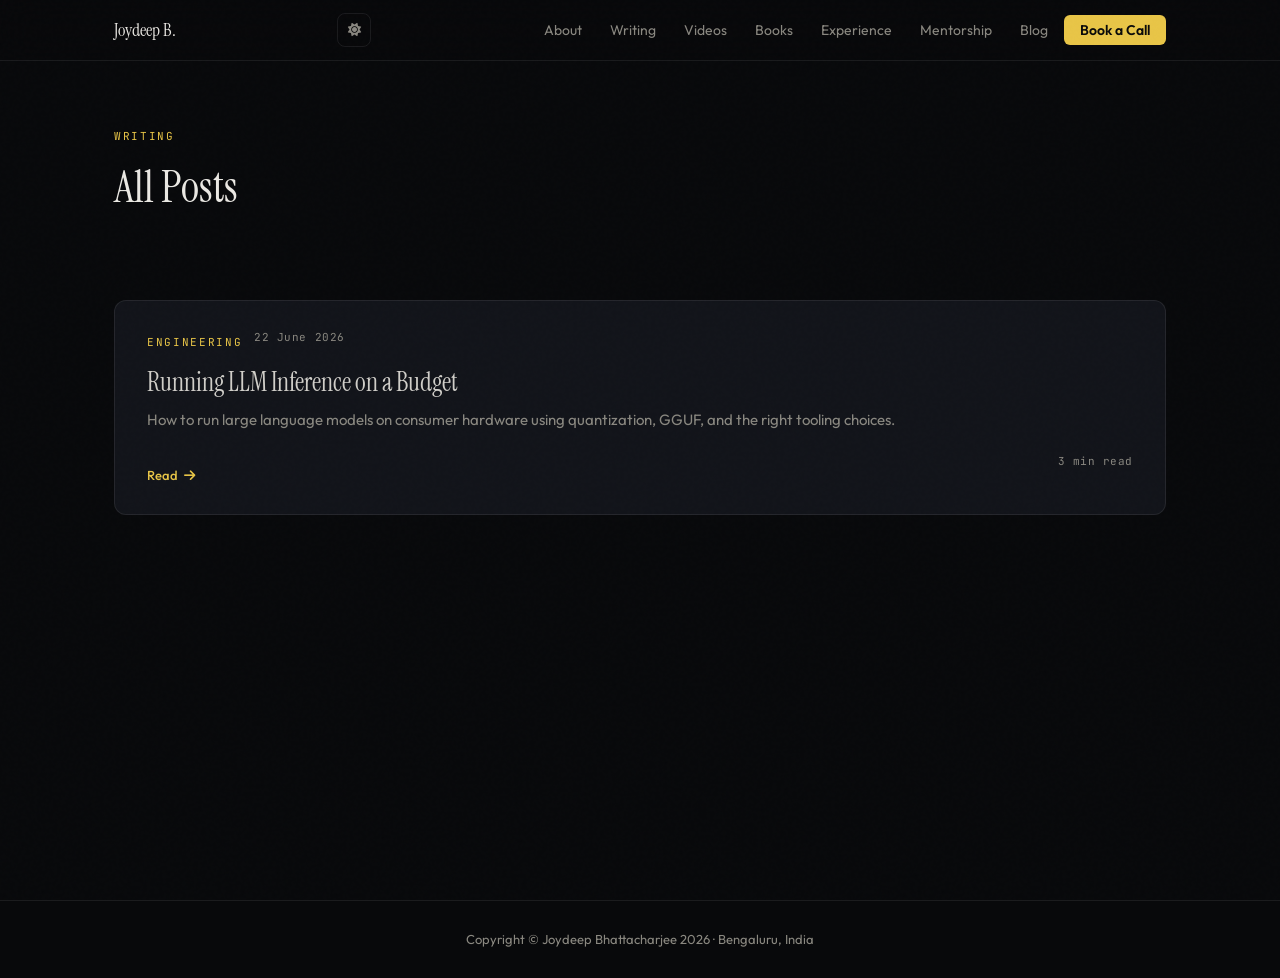
==== blog/index.html @ 301b4160 "New design to include blogging" ====
<!DOCTYPE html>
<html lang="en">
<head>
    <meta charset="utf-8">
    <meta http-equiv="X-UA-Compatible" content="IE=edge">
    <meta name="viewport" content="width=device-width, initial-scale=1">
    <meta name="description" content="Writing on LLM inference, ML systems, and deep learning by Joydeep Bhattacharjee.">
    <meta name="author" content="Joydeep Bhattacharjee">

    <!-- Open Graph -->
    <meta property="og:title" content="Blog — Joydeep Bhattacharjee">
    <meta property="og:description" content="Writing on LLM inference, ML systems, and deep learning by Joydeep Bhattacharjee.">
    <meta property="og:type" content="website">
    <meta property="og:url" content="https://infinite-joy.github.io/blog/">
    

    <link rel="canonical" href="https://infinite-joy.github.io/blog/">

    <title>Blog — Joydeep Bhattacharjee</title>

    <!-- No-flash theme: set before paint -->
    <script>(function(){var t=localStorage.getItem('theme')||'dark';document.documentElement.setAttribute('data-theme',t);})();</script>

    <!-- Google Tag Manager -->
    <script>(function(w,d,s,l,i){w[l]=w[l]||[];w[l].push({'gtm.start':
    new Date().getTime(),event:'gtm.js'});var f=d.getElementsByTagName(s)[0],
    j=d.createElement(s),dl=l!='dataLayer'?'&l='+l:'';j.async=true;j.src=
    'https://www.googletagmanager.com/gtm.js?id='+i+dl;f.parentNode.insertBefore(j,f);
    })(window,document,'script','dataLayer','GTM-PVKZ8S6D');</script>

    <!-- Google tag (gtag.js) -->
    <script async src="https://www.googletagmanager.com/gtag/js?id=G-YFFWNGH33K"></script>
    <script>
      window.dataLayer = window.dataLayer || [];
      function gtag(){dataLayer.push(arguments);}
      gtag('js', new Date());
      gtag('config', 'G-YFFWNGH33K');
    </script>

    <!-- Fonts -->
    <link rel="preconnect" href="https://fonts.googleapis.com">
    <link rel="preconnect" href="https://fonts.gstatic.com" crossorigin>
    <link href="https://fonts.googleapis.com/css2?family=Instrument+Serif:ital@0;1&family=Outfit:wght@300;400;500;600;700&family=JetBrains+Mono:wght@400;500&display=swap" rel="stylesheet">

    <!-- Font Awesome 6 -->
    <link rel="stylesheet" href="https://cdnjs.cloudflare.com/ajax/libs/font-awesome/6.5.0/css/all.min.css">

    <!-- Site CSS -->
    <link rel="stylesheet" href="/assets/css/site.css">
    
    <link rel="stylesheet" href="/assets/css/blog.css">


    <!-- RSS autodiscovery -->
    <link rel="alternate" type="application/rss+xml" title="Joydeep Bhattacharjee" href="/feed.xml">

    
</head>
<body>

    <!-- Google Tag Manager (noscript) -->
    <noscript><iframe src="https://www.googletagmanager.com/ns.html?id=GTM-PVKZ8S6D"
    height="0" width="0" style="display:none;visibility:hidden"></iframe></noscript>

    <!-- NAV -->
    <nav>
        <div class="container">
            <div class="nav-inner">
                <a href="/" class="nav-brand">Joydeep B.</a>
                <div style="display:flex; align-items:center; gap:8px;">
                    <button class="theme-toggle" id="themeToggle" aria-label="Toggle theme">
                        <i class="fa-solid fa-moon"></i>
                    </button>
                    <button class="nav-toggle" onclick="document.querySelector('.nav-links').classList.toggle('open')" aria-label="Toggle navigation">
                        <i class="fa-solid fa-bars"></i>
                    </button>
                </div>
                <ul class="nav-links">
                    <li><a href="/#about">About</a></li>
                    <li><a href="/#writing">Writing</a></li>
                    <li><a href="/#videos">Videos</a></li>
                    <li><a href="/#books">Books</a></li>
                    <li><a href="/#experience">Experience</a></li>
                    <li><a href="/#mentorship">Mentorship</a></li>
                    <li><a href="/blog/">Blog</a></li>
                    <li><a href="https://topmate.io/joydeep_bhattacharjee" class="nav-cta" target="_blank" rel="noopener">Book a Call</a></li>
                </ul>
            </div>
        </div>
    </nav>

    
    <main class="blog-main">
        <div class="container">
            <div class="blog-header">
                <p class="section-label">Writing</p>
                <h1 class="section-title">All Posts</h1>
            </div>

            
            <div class="post-list">
                
                <a href="/blog/llm-inference-on-a-budget/" class="card post-row">
                    <div class="post-row-meta">
                        
                        <span class="section-label" style="margin-bottom:0;">Engineering</span>
                        
                        <span class="writing-date">22 June 2026</span>
                    </div>
                    <h2 class="post-row-title">Running LLM Inference on a Budget</h2>
                    
                    <p class="post-row-desc">How to run large language models on consumer hardware using quantization, GGUF, and the right tooling choices.</p>
                    
                    <div class="post-row-footer">
                        <span class="writing-read">Read <i class="fa-solid fa-arrow-right"></i></span>
                        <span class="writing-date">3 min read</span>
                    </div>
                </a>
                
            </div>
            
        </div>
    </main>


    <!-- FOOTER -->
    <footer>
        <div class="container">
            <p class="footer-text">Copyright &copy; Joydeep Bhattacharjee 2026 &middot; Bengaluru, India</p>
        </div>
    </footer>

    <script src="/assets/js/site.js"></script>
    
</body>
</html>
---- assets/css/site.css ----
:root {
            --bg: #08090b;
            --surface: #12141a;
            --surface-2: #1a1d26;
            --text: #d0cec9;
            --text-heading: #eae8e3;
            --text-muted: #8a8880;
            --accent: #e8c547;
            --accent-dim: rgba(232, 197, 71, 0.12);
            --green: #4ade80;
            --blue: #60a5fa;
            --border: rgba(255, 255, 255, 0.08);
            --nav-bg: rgba(8, 9, 11, 0.88);
            --grain-opacity: 0.4;
            --font-display: 'Instrument Serif', Georgia, serif;
            --font-body: 'Outfit', system-ui, sans-serif;
            --font-mono: 'JetBrains Mono', 'Courier New', monospace;
            --radius: 12px;
        }

        [data-theme="light"] {
            --bg: #f5f4f0;
            --surface: #ffffff;
            --surface-2: #ece9e3;
            --text: #3a3835;
            --text-heading: #1a1815;
            --text-muted: #6b6860;
            --accent: #b8941a;
            --accent-dim: rgba(184, 148, 26, 0.12);
            --green: #16a34a;
            --blue: #2563eb;
            --border: rgba(0, 0, 0, 0.1);
            --nav-bg: rgba(245, 244, 240, 0.9);
            --grain-opacity: 0.15;
        }

        *, *::before, *::after { box-sizing: border-box; margin: 0; padding: 0; }
        html { scroll-behavior: smooth; }

        body {
            background: var(--bg);
            color: var(--text);
            font-family: var(--font-body);
            font-size: 16px;
            line-height: 1.6;
            overflow-x: hidden;
        }

        body::before {
            content: '';
            position: fixed;
            inset: 0;
            background-image: url("data:image/svg+xml,%3Csvg viewBox='0 0 256 256' xmlns='http://www.w3.org/2000/svg'%3E%3Cfilter id='noise'%3E%3CfeTurbulence type='fractalNoise' baseFrequency='0.9' numOctaves='4' stitchTiles='stitch'/%3E%3C/filter%3E%3Crect width='100%25' height='100%25' filter='url(%23noise)' opacity='0.03'/%3E%3C/svg%3E");
            pointer-events: none;
            z-index: 9999;
            opacity: var(--grain-opacity);
        }

        .container { max-width: 1100px; margin: 0 auto; padding: 0 24px; }
        .section { padding: 72px 0; }

        .section-label {
            font-family: var(--font-mono);
            font-size: 11px;
            letter-spacing: 0.15em;
            text-transform: uppercase;
            color: var(--accent);
            margin-bottom: 16px;
        }

        .section-title {
            font-family: var(--font-display);
            font-size: clamp(28px, 4vw, 44px);
            font-weight: 400;
            line-height: 1.15;
            margin-bottom: 48px;
        }

        a { color: var(--accent); text-decoration: none; transition: opacity 0.2s; }
        a:hover { opacity: 0.8; }

        .btn {
            display: inline-flex;
            align-items: center;
            gap: 8px;
            padding: 10px 20px;
            border-radius: 8px;
            font-family: var(--font-body);
            font-size: 14px;
            font-weight: 500;
            cursor: pointer;
            transition: all 0.2s;
            text-decoration: none;
            border: none;
        }
        .btn-primary { background: var(--accent); color: #0a0a0a; }
        .btn-primary:hover { opacity: 0.9; transform: translateY(-1px); color: #0a0a0a; }
        .btn-outline { background: transparent; color: var(--text); border: 1px solid var(--border); }
        .btn-outline:hover { border-color: var(--accent); color: var(--accent); }

        .card {
            background: var(--surface);
            border: 1px solid var(--border);
            border-radius: var(--radius);
            padding: 24px;
            transition: border-color 0.2s, transform 0.2s;
        }
        .card:hover { border-color: rgba(232, 197, 71, 0.25); transform: translateY(-2px); }

        /* NAV */
        nav {
            position: fixed;
            top: 0; left: 0; right: 0;
            z-index: 100;
            background: var(--nav-bg);
            backdrop-filter: blur(16px);
            border-bottom: 1px solid var(--border);
            transition: background 0.3s;
        }
        .nav-inner {
            display: flex;
            align-items: center;
            justify-content: space-between;
            height: 60px;
        }
        .nav-brand {
            font-family: var(--font-display);
            font-size: 18px;
            color: var(--text);
            text-decoration: none;
        }
        .nav-links {
            display: flex;
            align-items: center;
            gap: 4px;
            list-style: none;
        }
        .nav-links a {
            color: var(--text-muted);
            font-size: 14px;
            padding: 6px 12px;
            border-radius: 6px;
            transition: color 0.2s;
        }
        .nav-links a:hover { color: var(--text); }
        .nav-links .nav-cta {
            background: var(--accent);
            color: #0a0a0a;
            font-weight: 600;
            padding: 6px 16px;
            border-radius: 6px;
        }
        .nav-links .nav-cta:hover { opacity: 0.9; color: #0a0a0a; }
        .nav-toggle {
            display: none;
            background: none;
            border: none;
            color: var(--text);
            font-size: 20px;
            cursor: pointer;
        }

        /* HERO */
        #hero { padding: 120px 0 56px; }
        .hero-inner {
            display: grid;
            grid-template-columns: 1fr 380px;
            gap: 56px;
            align-items: center;
        }
        .hero-image img {
            width: 100%;
            aspect-ratio: 4/5;
            object-fit: cover;
            object-position: top;
            border-radius: 20px;
            box-shadow: 0 24px 64px rgba(0,0,0,0.25);
        }
        .hero-eyebrow {
            font-family: var(--font-mono);
            font-size: 12px;
            letter-spacing: 0.12em;
            text-transform: uppercase;
            color: var(--accent);
            margin-bottom: 20px;
        }
        .hero-name {
            font-family: var(--font-display);
            font-size: clamp(44px, 7vw, 80px);
            font-weight: 400;
            line-height: 1.05;
            margin-bottom: 22px;
        }
        .hero-title {
            font-size: clamp(16px, 2vw, 20px);
            color: var(--text-muted);
            margin-bottom: 36px;
            font-weight: 300;
            max-width: 560px;
        }
        .hero-title .highlight { color: var(--text); font-weight: 500; }
        .hero-stats {
            display: flex;
            flex-wrap: wrap;
            gap: 32px;
            margin-bottom: 40px;
        }
        .hero-stat { display: flex; flex-direction: column; }
        .hero-stat-value {
            font-family: var(--font-display);
            font-size: 32px;
            color: var(--accent);
            line-height: 1;
        }
        .hero-stat-label { font-size: 12px; color: var(--text-muted); margin-top: 5px; }
        .hero-actions { display: flex; flex-wrap: wrap; gap: 12px; }

        /* ABOUT */
        .bento-grid {
            display: grid;
            grid-template-columns: repeat(12, 1fr);
            gap: 16px;
        }
        .bento-bio { grid-column: span 7; }
        .bento-photo { grid-column: span 5; }
        .bento-focus { grid-column: span 4; }
        .bento-current { grid-column: span 4; }
        .bento-stats { grid-column: span 4; }

        .bento-photo .card {
            padding: 0;
            overflow: hidden;
            height: 100%;
            min-height: 280px;
        }
        .bento-photo img {
            width: 100%;
            height: 100%;
            object-fit: cover;
            display: block;
        }

        .focus-tag {
            display: inline-block;
            background: var(--accent-dim);
            color: var(--accent);
            font-size: 12px;
            font-family: var(--font-mono);
            padding: 4px 10px;
            border-radius: 20px;
            margin: 3px;
        }

        .stat-row {
            display: flex;
            justify-content: space-between;
            align-items: center;
            padding: 11px 0;
            border-bottom: 1px solid var(--border);
        }
        .stat-row:last-child { border-bottom: none; }
        .stat-row-label { font-size: 13px; color: var(--text-muted); }
        .stat-row-value { font-family: var(--font-mono); color: var(--accent); font-size: 13px; }

        .current-badge {
            display: inline-block;
            background: rgba(74, 222, 128, 0.12);
            color: var(--green);
            font-size: 11px;
            font-family: var(--font-mono);
            padding: 2px 8px;
            border-radius: 20px;
            margin-top: 8px;
        }

        /* BOOKS */
        #books { background: var(--surface); }
        .book-grid {
            display: grid;
            grid-template-columns: repeat(auto-fit, minmax(320px, 1fr));
            gap: 24px;
        }
        .book-card { display: flex; flex-direction: column; }
        .book-cover {
            width: 110px;
            height: 150px;
            object-fit: cover;
            border-radius: 6px;
            margin-bottom: 20px;
            box-shadow: 0 8px 32px rgba(0, 0, 0, 0.5);
        }
        .book-title {
            font-family: var(--font-display);
            font-size: 22px;
            margin-bottom: 12px;
        }
        .book-meta { display: flex; gap: 16px; margin-bottom: 16px; flex-wrap: wrap; }
        .book-stat {
            display: flex;
            align-items: center;
            gap: 5px;
            font-size: 13px;
            color: var(--text-muted);
            font-family: var(--font-mono);
        }
        .book-stat i { color: var(--accent); font-size: 11px; }
        .book-desc {
            font-size: 15px;
            line-height: 1.7;
            color: var(--text-muted);
            margin-bottom: 20px;
            flex: 1;
        }
        .book-links { display: flex; flex-wrap: wrap; gap: 8px; margin-top: auto; }

        /* WRITING */
        .writing-grid {
            display: grid;
            grid-template-columns: repeat(auto-fill, minmax(280px, 1fr));
            gap: 20px;
        }
        .writing-card { display: flex; flex-direction: column; }
        .writing-date {
            font-family: var(--font-mono);
            font-size: 11px;
            color: var(--text-muted);
            margin-bottom: 10px;
            letter-spacing: 0.05em;
        }
        .writing-title {
            font-size: 15px;
            font-weight: 600;
            margin-bottom: 8px;
            line-height: 1.35;
            color: var(--text);
        }
        .writing-desc { font-size: 14px; color: var(--text-muted); line-height: 1.6; flex: 1; }
        .writing-read {
            display: inline-flex;
            align-items: center;
            gap: 6px;
            font-size: 13px;
            color: var(--accent);
            margin-top: 16px;
            font-weight: 500;
        }
        .writing-footer { text-align: center; margin-top: 40px; }

        /* VIDEOS */
        #videos { background: var(--surface); }
        .video-grid {
            display: grid;
            grid-template-columns: repeat(auto-fill, minmax(300px, 1fr));
            gap: 20px;
        }
        .video-card { display: flex; flex-direction: column; }
        .video-thumb {
            position: relative;
            width: 100%;
            aspect-ratio: 16/9;
            background: var(--surface-2);
            border-radius: 8px;
            overflow: hidden;
            margin-bottom: 14px;
            flex-shrink: 0;
        }
        .video-thumb img { width: 100%; height: 100%; object-fit: cover; display: block; }
        .video-duration {
            position: absolute;
            bottom: 8px; right: 8px;
            background: rgba(0,0,0,0.82);
            color: #fff;
            font-family: var(--font-mono);
            font-size: 11px;
            padding: 2px 6px;
            border-radius: 4px;
        }
        .video-play-overlay {
            position: absolute;
            inset: 0;
            display: flex;
            align-items: center;
            justify-content: center;
            background: rgba(0,0,0,0);
            transition: background 0.2s;
        }
        .video-card:hover .video-play-overlay { background: rgba(0,0,0,0.35); }
        .video-play-overlay i {
            font-size: 40px;
            color: rgba(255,255,255,0);
            transition: color 0.2s;
        }
        .video-card:hover .video-play-overlay i { color: rgba(255,255,255,0.9); }
        .video-title {
            font-size: 14px;
            font-weight: 600;
            line-height: 1.35;
            color: var(--text);
            margin-bottom: 8px;
            flex: 1;
        }
        .video-meta {
            display: flex;
            gap: 12px;
            font-family: var(--font-mono);
            font-size: 11px;
            color: var(--text-muted);
        }
        .video-footer { text-align: center; margin-top: 40px; }

        /* PROJECTS */
        #projects { background: var(--surface); }
        .projects-grid {
            display: grid;
            grid-template-columns: repeat(auto-fill, minmax(300px, 1fr));
            gap: 20px;
        }
        .project-card { display: flex; flex-direction: column; }
        .project-name {
            font-family: var(--font-mono);
            font-size: 14px;
            color: var(--accent);
            margin-bottom: 10px;
            word-break: break-all;
        }
        .project-desc {
            font-size: 14px;
            color: var(--text-muted);
            flex: 1;
            margin-bottom: 16px;
            line-height: 1.6;
        }
        .project-stats { display: flex; gap: 16px; margin-bottom: 16px; }
        .project-stat {
            display: flex;
            align-items: center;
            gap: 5px;
            font-size: 13px;
            font-family: var(--font-mono);
            color: var(--text-muted);
        }
        .project-stat i { color: var(--accent); }
        .project-links { display: flex; gap: 8px; }
        .ghost-card {
            display: flex;
            flex-direction: column;
            justify-content: center;
            align-items: center;
            text-align: center;
            min-height: 180px;
            border-style: dashed;
        }

        /* EXPERIENCE */
        .timeline { display: flex; flex-direction: column; }
        .timeline-item {
            display: grid;
            grid-template-columns: 200px 1fr;
            gap: 32px;
            padding: 32px 0;
            border-bottom: 1px solid var(--border);
        }
        .timeline-item:last-child { border-bottom: none; }
        .timeline-period {
            font-family: var(--font-mono);
            font-size: 12px;
            color: var(--text-muted);
            margin-bottom: 8px;
        }
        .timeline-company { font-weight: 600; font-size: 15px; margin-bottom: 4px; }
        .timeline-role { font-size: 13px; color: var(--text-muted); }
        .timeline-current {
            display: inline-block;
            background: rgba(74, 222, 128, 0.12);
            color: var(--green);
            font-size: 11px;
            font-family: var(--font-mono);
            padding: 2px 8px;
            border-radius: 20px;
            margin-top: 6px;
        }
        .timeline-desc {
            font-size: 15px;
            line-height: 1.7;
            color: var(--text-muted);
            margin-bottom: 16px;
        }
        .timeline-tags { display: flex; flex-wrap: wrap; gap: 6px; }
        .tag {
            display: inline-block;
            background: var(--surface-2);
            color: var(--text-muted);
            font-size: 12px;
            font-family: var(--font-mono);
            padding: 3px 10px;
            border-radius: 20px;
            border: 1px solid var(--border);
        }

        /* STACK */
        #stack { background: var(--surface); }
        .stack-grid {
            display: grid;
            grid-template-columns: repeat(auto-fill, minmax(230px, 1fr));
            gap: 20px;
        }
        .stack-category-title {
            font-family: var(--font-mono);
            font-size: 11px;
            letter-spacing: 0.1em;
            text-transform: uppercase;
            color: var(--accent);
            margin-bottom: 14px;
        }
        .stack-items { display: flex; flex-wrap: wrap; gap: 6px; }
        .stack-item {
            background: var(--bg);
            border: 1px solid var(--border);
            color: var(--text);
            font-size: 13px;
            padding: 5px 12px;
            border-radius: 6px;
        }

        /* MENTORSHIP */
        .mentorship-inner {
            display: grid;
            grid-template-columns: 1fr 1fr;
            gap: 48px;
            align-items: center;
        }
        .mentorship-title {
            font-family: var(--font-display);
            font-size: clamp(26px, 3vw, 38px);
            margin-bottom: 18px;
        }
        .mentorship-desc {
            font-size: 15px;
            line-height: 1.75;
            color: var(--text-muted);
            margin-bottom: 24px;
        }
        .mentorship-services { display: flex; flex-direction: column; gap: 12px; margin-bottom: 32px; }
        .mentorship-service {
            display: flex;
            align-items: center;
            gap: 12px;
            font-size: 14px;
        }
        .mentorship-service i { color: var(--accent); width: 16px; }
        .mentorship-card { text-align: center; padding: 40px; background: var(--surface-2); }
        .mentorship-card h3 {
            font-family: var(--font-display);
            font-size: 26px;
            margin-bottom: 12px;
        }
        .mentorship-card p { color: var(--text-muted); margin-bottom: 28px; font-size: 15px; line-height: 1.6; }

        /* CONTACT */
        #contact { background: var(--bg); text-align: center; }
        .contact-title {
            font-family: var(--font-display);
            font-size: clamp(34px, 5vw, 58px);
            margin-bottom: 14px;
        }
        .contact-subtitle { color: var(--text-muted); margin-bottom: 40px; font-size: 16px; }
        .contact-links {
            display: flex;
            flex-wrap: wrap;
            justify-content: center;
            gap: 12px;
        }
        .contact-link {
            display: inline-flex;
            align-items: center;
            gap: 8px;
            padding: 12px 24px;
            border-radius: 10px;
            border: 1px solid var(--border);
            color: var(--text);
            font-size: 14px;
            font-weight: 500;
            transition: all 0.2s;
            text-decoration: none;
        }
        .contact-link:hover { border-color: var(--accent); color: var(--accent); transform: translateY(-2px); }
        .contact-link i { font-size: 16px; }

        /* FOOTER */
        footer {
            background: var(--bg);
            border-top: 1px solid var(--border);
            padding: 28px 0;
            text-align: center;
        }
        .footer-text { font-size: 13px; color: var(--text-muted); }

        /* ANIMATIONS */
        .fade-in {
            opacity: 0;
            transform: translateY(18px);
            transition: opacity 0.55s ease, transform 0.55s ease;
        }
        .fade-in.visible { opacity: 1; transform: translateY(0); }

        /* THEME TOGGLE */
        .theme-toggle {
            background: none;
            border: 1px solid var(--border);
            color: var(--text-muted);
            width: 34px;
            height: 34px;
            border-radius: 8px;
            cursor: pointer;
            display: flex;
            align-items: center;
            justify-content: center;
            transition: border-color 0.2s, color 0.2s;
            flex-shrink: 0;
        }
        .theme-toggle:hover { border-color: var(--accent); color: var(--accent); }

        /* Smooth color transitions */
        body, nav, .card, .btn-outline, .contact-link, .stack-item, .tag {
            transition: background 0.3s, border-color 0.3s, color 0.3s;
        }

        /* Headings stay bright; body prose uses the softer --text */
        .hero-name,
        .section-title,
        .nav-brand,
        .book-title,
        .writing-title,
        .video-title,
        .mentorship-title,
        .contact-title {
            color: var(--text-heading);
        }

        /* RESPONSIVE */
        @media (max-width: 900px) {
            .hero-inner { grid-template-columns: 1fr; }
            .hero-image { order: -1; max-width: 280px; }
            .bento-bio { grid-column: span 12; }
            .bento-photo { grid-column: span 12; }
            .bento-focus, .bento-current, .bento-stats { grid-column: span 12; }
            .mentorship-inner { grid-template-columns: 1fr; }
            .timeline-item { grid-template-columns: 1fr; gap: 10px; }
        }

        @media (max-width: 640px) {
            .nav-links { display: none; }
            .nav-links.open {
                display: flex;
                flex-direction: column;
                position: absolute;
                top: 60px; left: 0; right: 0;
                background: rgba(8, 9, 11, 0.98);
                border-bottom: 1px solid var(--border);
                padding: 16px;
                gap: 4px;
            }
            .nav-toggle { display: block; }
            .hero-stats { gap: 20px; }
        }

        @media (max-width: 400px) {
            .contact-links { flex-direction: column; align-items: center; }
        }
---- assets/css/blog.css ----
/* Blog-specific styles, built on tokens defined in site.css */

/* Reading progress bar */
#reading-progress {
    position: fixed;
    top: 0;
    left: 0;
    height: 2px;
    width: 0;
    background: var(--accent);
    z-index: 200;
    transition: width 0.1s linear;
}

/* Main layout */
.post-main,
.blog-main {
    padding-top: 80px;
    min-height: 100vh;
}

.post-container {
    max-width: 760px;
}

/* Blog index header */
.blog-header {
    padding: 48px 0 40px;
}

/* Post header */
.post-header {
    padding: 48px 0 36px;
    border-bottom: 1px solid var(--border);
    margin-bottom: 40px;
}

.post-title {
    font-family: var(--font-display);
    font-size: clamp(34px, 5.2vw, 56px);
    font-weight: 400;
    line-height: 1.1;
    margin-bottom: 16px;
    color: var(--text-heading);
}

.post-dek {
    font-size: 18px;
    color: var(--text-muted);
    line-height: 1.65;
    margin-bottom: 20px;
    max-width: 680px;
}

.post-meta {
    display: flex;
    flex-wrap: wrap;
    align-items: center;
    gap: 8px;
    font-family: var(--font-mono);
    font-size: 11px;
    letter-spacing: 0.08em;
    color: var(--text-muted);
    text-transform: uppercase;
}

/* Cover image */
.post-cover {
    width: 100%;
    border-radius: var(--radius);
    margin-bottom: 40px;
    display: block;
}

/* Post body prose */
.post-body {
    font-size: 18px;
    line-height: 1.8;
    color: var(--text);
}

.post-body h2 {
    font-family: var(--font-display);
    font-size: clamp(22px, 3vw, 30px);
    font-weight: 400;
    margin: 2.4em 0 0.8em;
    line-height: 1.2;
    color: var(--text-heading);
}

.post-body h3 {
    font-family: var(--font-body);
    font-size: 18px;
    font-weight: 600;
    margin: 2em 0 0.6em;
    color: var(--text-heading);
}

.post-body p { margin-bottom: 1.4em; }

.post-body a {
    color: var(--accent);
    text-decoration: underline;
    text-underline-offset: 3px;
}

.post-body ul,
.post-body ol {
    margin: 0 0 1.4em 1.4em;
}

.post-body li { margin-bottom: 0.4em; }

.post-body blockquote {
    border-left: 3px solid var(--accent);
    margin: 2em 0;
    padding: 0.6em 1.4em;
    font-style: italic;
    color: var(--text-muted);
}

.post-body code {
    font-family: var(--font-mono);
    font-size: 0.875em;
    background: var(--surface-2);
    padding: 2px 6px;
    border-radius: 4px;
}

.post-body .codehilite {
    background: var(--surface);
    border: 1px solid var(--border);
    border-radius: var(--radius);
    padding: 20px 24px;
    overflow-x: auto;
    margin: 1.6em 0;
    font-size: 14px;
    line-height: 1.65;
}

.post-body .codehilite code {
    background: none;
    padding: 0;
}

.post-body table {
    width: 100%;
    border-collapse: collapse;
    margin: 1.6em 0;
    font-size: 15px;
}

.post-body th {
    font-family: var(--font-mono);
    font-size: 11px;
    text-transform: uppercase;
    letter-spacing: 0.08em;
    color: var(--accent);
    border-bottom: 2px solid var(--border);
    padding: 8px 12px;
    text-align: left;
}

.post-body td {
    padding: 8px 12px;
    border-bottom: 1px solid var(--border);
    color: var(--text-muted);
}

.post-body img {
    max-width: 100%;
    border-radius: var(--radius);
    display: block;
    margin: 1.6em 0;
}

/* Section anchor links (generated by toc permalink) */
.post-body .headerlink {
    opacity: 0;
    margin-left: 10px;
    font-weight: 400;
    color: var(--text-muted);
    text-decoration: none;
}
.post-body h2:hover .headerlink,
.post-body h3:hover .headerlink { opacity: .6; }

/* Table of contents (generated by toc extension) */
.post-body .toc {
    background: var(--surface);
    border: 1px solid var(--border);
    border-radius: var(--radius);
    padding: 20px 24px;
    margin: 2em 0;
    font-size: 15px;
}

.post-body .toc ul { margin: 0.4em 0 0 1.2em; }
.post-body .toc li { margin-bottom: 0.2em; }

/* Post footer */
.post-footer {
    padding: 40px 0;
    border-top: 1px solid var(--border);
    margin-top: 56px;
}

/* Blog index list */
.post-list {
    display: flex;
    flex-direction: column;
    gap: 16px;
    padding-bottom: 64px;
}

.post-row {
    display: block;
    text-decoration: none;
    color: inherit;
    padding: 28px 32px;
}

.post-row:hover { opacity: 1; }

.post-row-meta {
    display: flex;
    align-items: center;
    gap: 12px;
    margin-bottom: 10px;
}

.post-row-title {
    font-family: var(--font-display);
    font-size: clamp(20px, 2.4vw, 26px);
    font-weight: 400;
    line-height: 1.2;
    margin-bottom: 10px;
    color: var(--text);
}

.post-row-desc {
    font-size: 15px;
    color: var(--text-muted);
    line-height: 1.65;
    margin-bottom: 16px;
}

.post-row-footer {
    display: flex;
    align-items: center;
    justify-content: space-between;
}

@media (max-width: 640px) {
    .post-row { padding: 20px; }
    .post-body { font-size: 17px; }
}
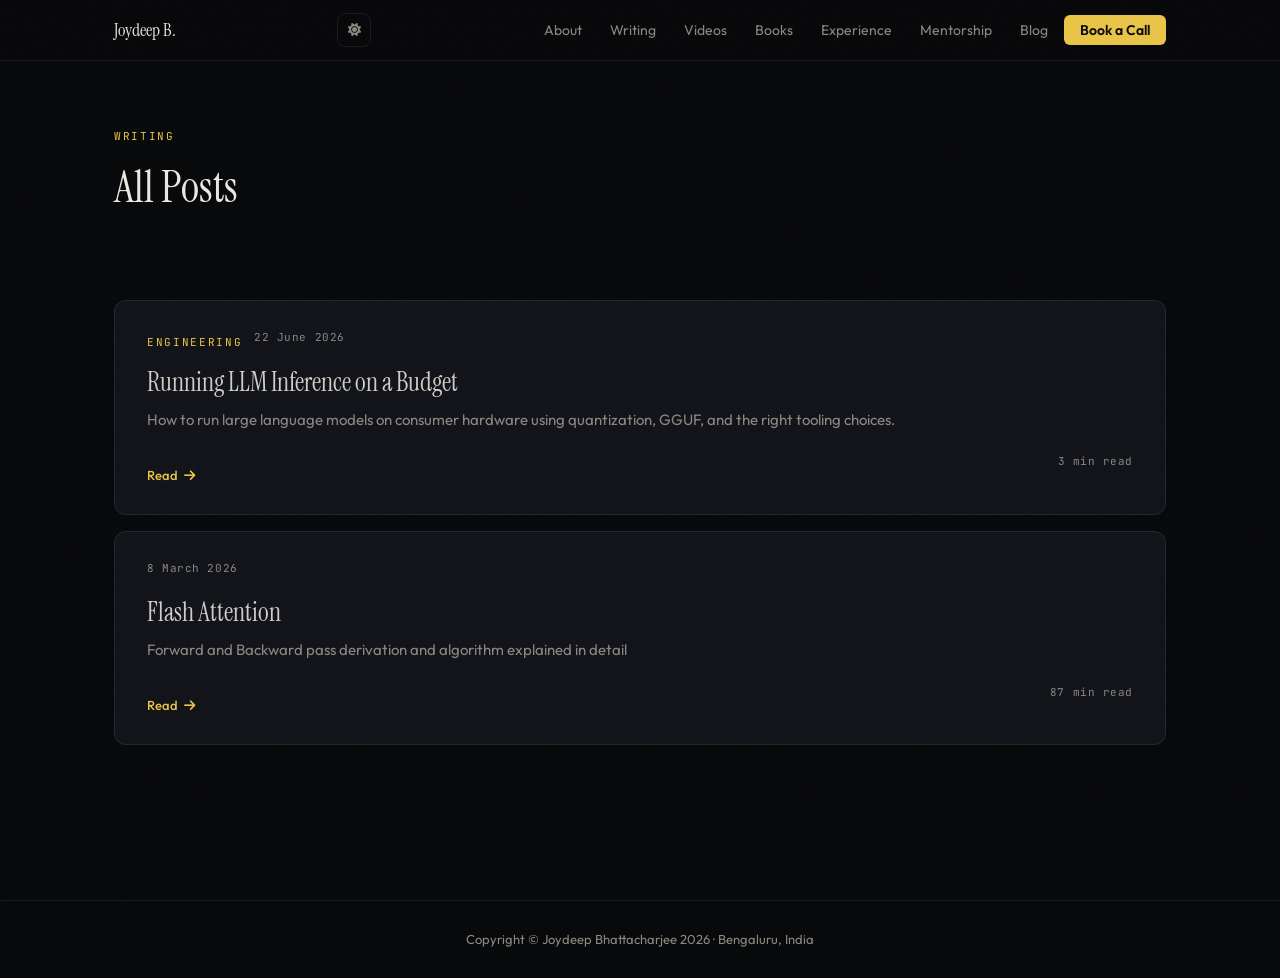
==== commit 213ff0af: "flash attention blog | blog index html" ====
--- a/blog/index.html
+++ b/blog/index.html
@@ -117,6 +117,21 @@
                     </div>
                 </a>
                 
+                <a href="/blog/flash-attention/" class="card post-row">
+                    <div class="post-row-meta">
+                        
+                        <span class="writing-date">8 March 2026</span>
+                    </div>
+                    <h2 class="post-row-title">Flash Attention</h2>
+                    
+                    <p class="post-row-desc">Forward and Backward pass derivation and algorithm explained in detail</p>
+                    
+                    <div class="post-row-footer">
+                        <span class="writing-read">Read <i class="fa-solid fa-arrow-right"></i></span>
+                        <span class="writing-date">87 min read</span>
+                    </div>
+                </a>
+                
             </div>
             
         </div>
--- a/assets/css/blog.css
+++ b/assets/css/blog.css
@@ -198,6 +198,26 @@
 .post-body .toc ul { margin: 0.4em 0 0 1.2em; }
 .post-body .toc li { margin-bottom: 0.2em; }
 
+/* Wide equations: scroll rather than overflow */
+.post-body .arithmatex {
+    overflow-x: auto;
+    overflow-y: hidden;
+}
+
+/* Algorithm pseudocode blocks */
+.algorithm-block {
+    border-left: 3px solid var(--accent);
+    padding: 12px 12px 12px 20px;
+    margin: 1.6em 0;
+    background: var(--surface);
+    border-radius: 0 var(--radius) var(--radius) 0;
+}
+
+.algorithm-block .katex-display {
+    text-align: left !important;
+    margin: 0.4em 0;
+}
+
 /* Post footer */
 .post-footer {
     padding: 40px 0;
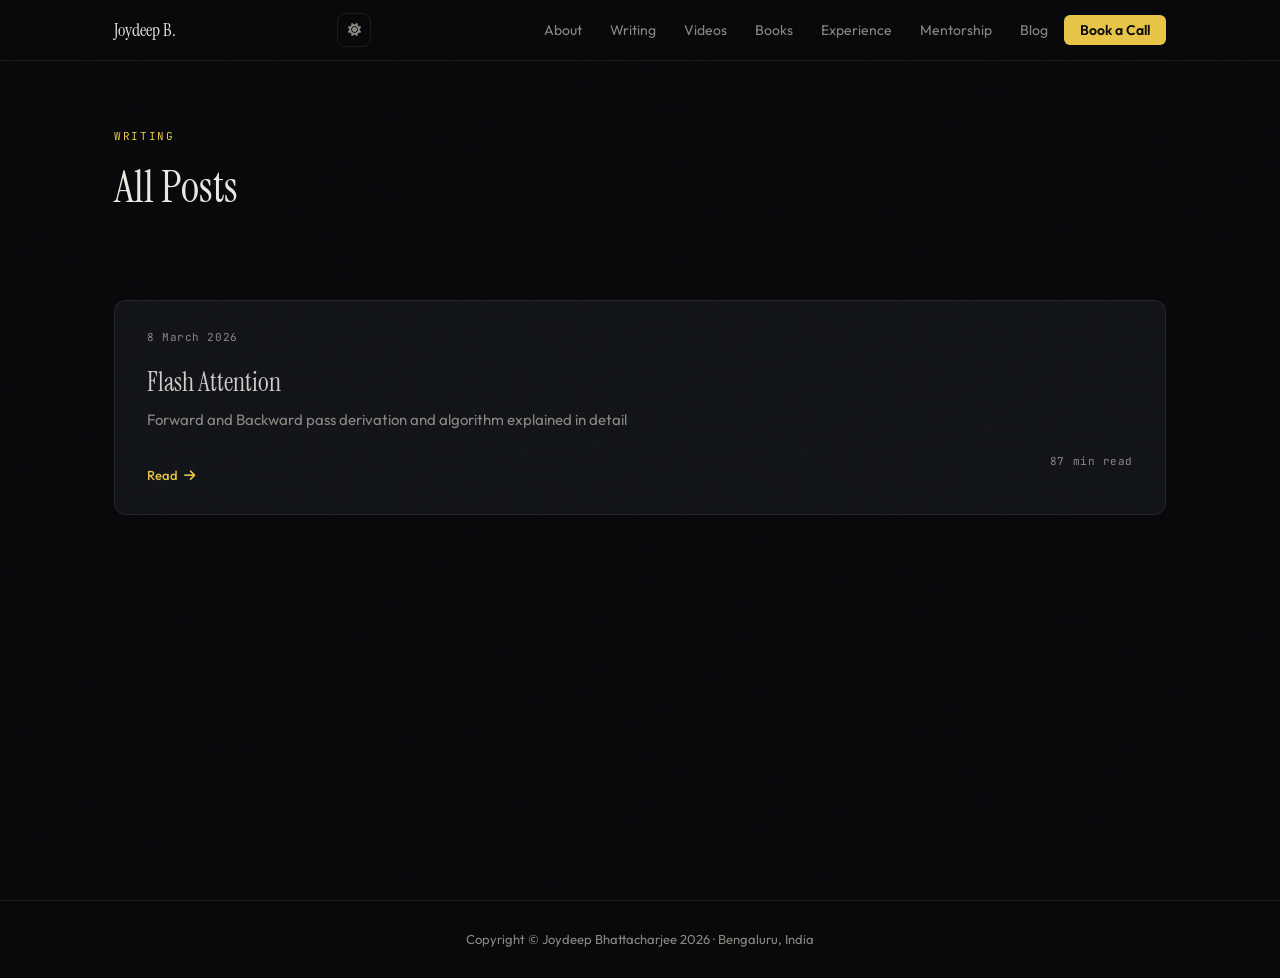
==== commit 2719fa2f: "flash attention blog | remove llm inference on a budget post" ====
--- a/blog/index.html
+++ b/blog/index.html
@@ -100,23 +100,6 @@
             
             <div class="post-list">
                 
-                <a href="/blog/llm-inference-on-a-budget/" class="card post-row">
-                    <div class="post-row-meta">
-                        
-                        <span class="section-label" style="margin-bottom:0;">Engineering</span>
-                        
-                        <span class="writing-date">22 June 2026</span>
-                    </div>
-                    <h2 class="post-row-title">Running LLM Inference on a Budget</h2>
-                    
-                    <p class="post-row-desc">How to run large language models on consumer hardware using quantization, GGUF, and the right tooling choices.</p>
-                    
-                    <div class="post-row-footer">
-                        <span class="writing-read">Read <i class="fa-solid fa-arrow-right"></i></span>
-                        <span class="writing-date">3 min read</span>
-                    </div>
-                </a>
-                
                 <a href="/blog/flash-attention/" class="card post-row">
                     <div class="post-row-meta">
                         
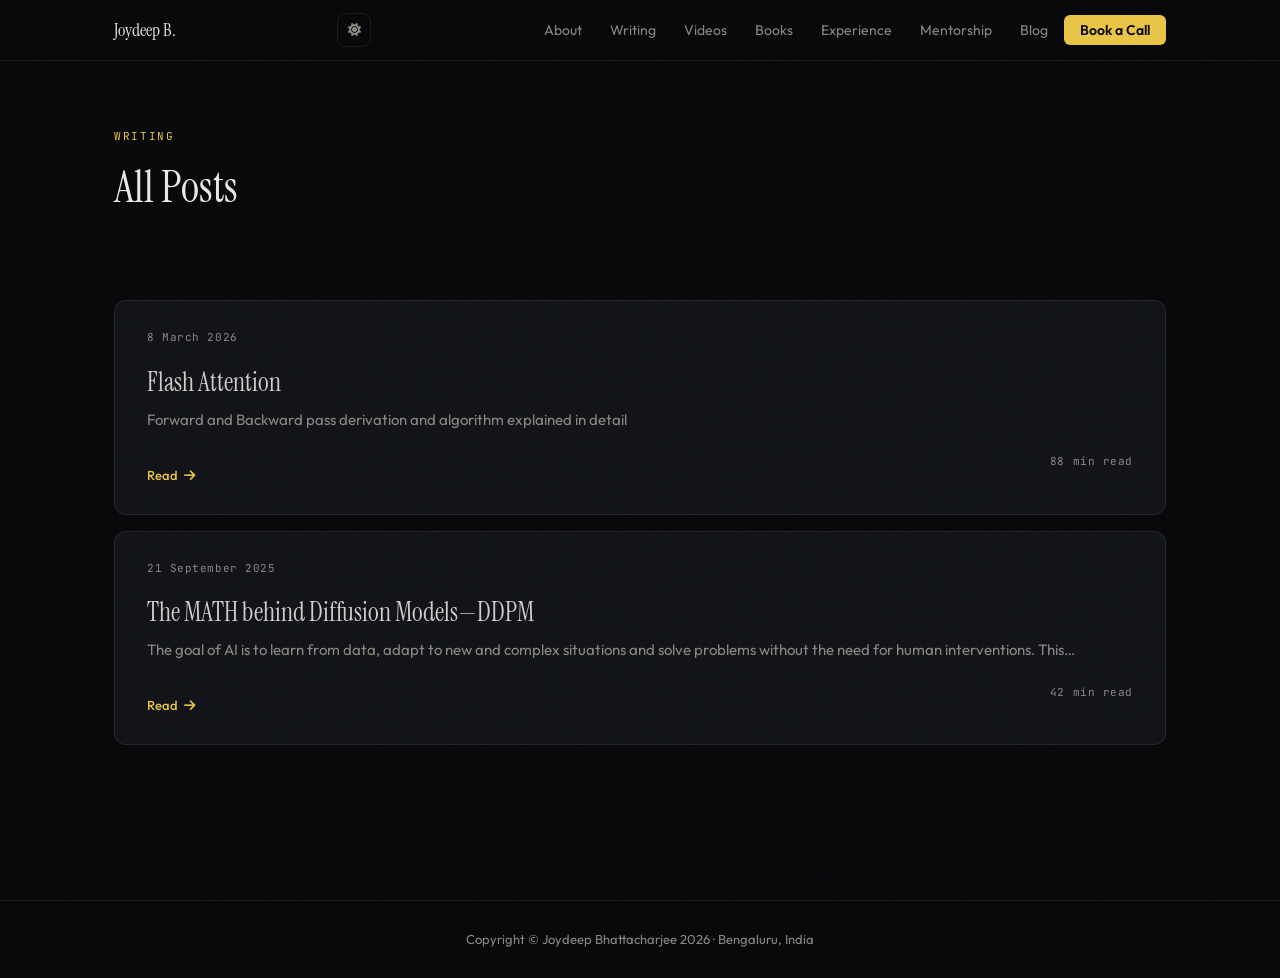
==== commit 26ead482: "the math behind diffusion models blog porting" ====
--- a/blog/index.html
+++ b/blog/index.html
@@ -8,7 +8,7 @@
     <meta name="author" content="Joydeep Bhattacharjee">
 
     <!-- Open Graph -->
-    <meta property="og:title" content="Blog — Joydeep Bhattacharjee">
+    <meta property="og:title" content="Blog â€” Joydeep Bhattacharjee">
     <meta property="og:description" content="Writing on LLM inference, ML systems, and deep learning by Joydeep Bhattacharjee.">
     <meta property="og:type" content="website">
     <meta property="og:url" content="https://infinite-joy.github.io/blog/">
@@ -16,7 +16,7 @@
 
     <link rel="canonical" href="https://infinite-joy.github.io/blog/">
 
-    <title>Blog — Joydeep Bhattacharjee</title>
+    <title>Blog â€” Joydeep Bhattacharjee</title>
 
     <!-- No-flash theme: set before paint -->
     <script>(function(){var t=localStorage.getItem('theme')||'dark';document.documentElement.setAttribute('data-theme',t);})();</script>
@@ -111,7 +111,22 @@
                     
                     <div class="post-row-footer">
                         <span class="writing-read">Read <i class="fa-solid fa-arrow-right"></i></span>
-                        <span class="writing-date">87 min read</span>
+                        <span class="writing-date">88 min read</span>
+                    </div>
+                </a>
+                
+                <a href="/blog/the-math-behind-diffusion-models-ddpm/" class="card post-row">
+                    <div class="post-row-meta">
+                        
+                        <span class="writing-date">21 September 2025</span>
+                    </div>
+                    <h2 class="post-row-title">The MATH behind Diffusion Models—DDPM</h2>
+                    
+                    <p class="post-row-desc">The goal of AI is to learn from data, adapt to new and complex situations and solve problems without the need for human interventions. This…</p>
+                    
+                    <div class="post-row-footer">
+                        <span class="writing-read">Read <i class="fa-solid fa-arrow-right"></i></span>
+                        <span class="writing-date">42 min read</span>
                     </div>
                 </a>
                 
--- a/assets/css/blog.css
+++ b/assets/css/blog.css
@@ -1,4 +1,62 @@
 /* Blog-specific styles, built on tokens defined in site.css */
+
+/* YouTube embed card */
+.yt-card {
+    margin: 2em 0;
+    border-radius: 10px;
+    overflow: hidden;
+    border: 1px solid var(--border);
+    max-width: 560px;
+}
+
+.yt-card__link {
+    display: block;
+    text-decoration: none;
+    color: inherit;
+    transition: opacity 0.15s;
+}
+
+.yt-card__link:hover { opacity: 0.85; }
+
+.yt-card__thumb-wrap {
+    position: relative;
+    aspect-ratio: 16 / 9;
+    background: #000;
+    overflow: hidden;
+}
+
+.yt-card__thumb {
+    width: 100%;
+    height: 100%;
+    object-fit: cover;
+    display: block;
+}
+
+.yt-card__play {
+    position: absolute;
+    top: 50%;
+    left: 50%;
+    transform: translate(-50%, -50%);
+    width: 68px;
+    height: 48px;
+    filter: drop-shadow(0 2px 6px rgba(0,0,0,.6));
+    transition: transform 0.15s;
+}
+
+.yt-card__link:hover .yt-card__play {
+    transform: translate(-50%, -50%) scale(1.1);
+}
+
+.yt-card__footer {
+    display: flex;
+    align-items: center;
+    padding: 10px 14px;
+    background: var(--surface, #fff);
+    font-size: 13px;
+    color: var(--text-muted);
+}
+
+[data-theme="dark"] .yt-card__footer { background: var(--surface); }
 
 /* Reading progress bar */
 #reading-progress {
@@ -204,6 +262,28 @@
     overflow-y: hidden;
 }
 
+/* Tagged equations: flex row so tag is always pinned right, outside the scroll area */
+.post-body .arithmatex.eq-tagged {
+    display: flex;
+    align-items: center;
+    overflow-x: visible;
+}
+
+.post-body .arithmatex.eq-tagged > .eq-scroll-wrapper {
+    flex: 1;
+    min-width: 0;
+    overflow-x: auto;
+    overflow-y: hidden;
+}
+
+.post-body .arithmatex .eq-tag-label {
+    flex-shrink: 0;
+    padding-left: 1em;
+    font-size: 1rem;
+    color: var(--text-muted);
+    white-space: nowrap;
+}
+
 /* Algorithm pseudocode blocks */
 .algorithm-block {
     border-left: 3px solid var(--accent);
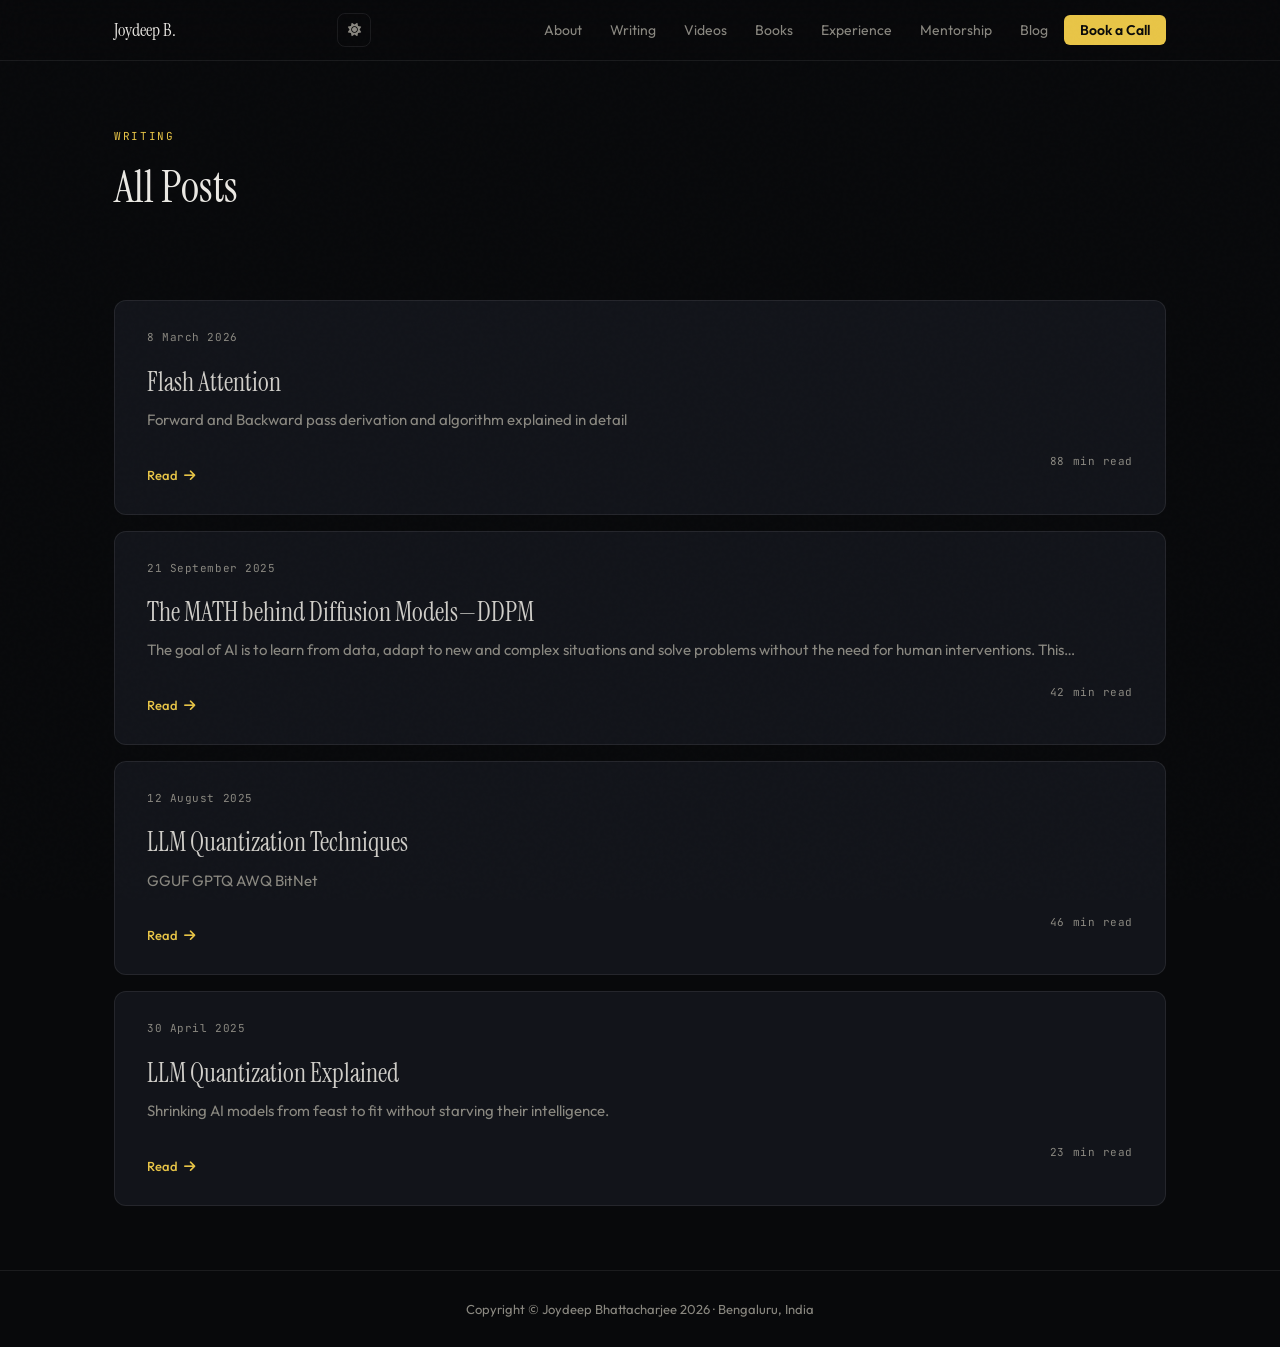
==== commit 97df5ff6: "Add llm quant posts" ====
--- a/blog/index.html
+++ b/blog/index.html
@@ -130,6 +130,36 @@
                     </div>
                 </a>
                 
+                <a href="/blog/llm-quantization-techniques/" class="card post-row">
+                    <div class="post-row-meta">
+                        
+                        <span class="writing-date">12 August 2025</span>
+                    </div>
+                    <h2 class="post-row-title">LLM Quantization Techniques</h2>
+                    
+                    <p class="post-row-desc">GGUF GPTQ AWQ BitNet</p>
+                    
+                    <div class="post-row-footer">
+                        <span class="writing-read">Read <i class="fa-solid fa-arrow-right"></i></span>
+                        <span class="writing-date">46 min read</span>
+                    </div>
+                </a>
+                
+                <a href="/blog/llm-quantization-explained/" class="card post-row">
+                    <div class="post-row-meta">
+                        
+                        <span class="writing-date">30 April 2025</span>
+                    </div>
+                    <h2 class="post-row-title">LLM Quantization Explained</h2>
+                    
+                    <p class="post-row-desc">Shrinking AI models from feast to fit without starving their intelligence.</p>
+                    
+                    <div class="post-row-footer">
+                        <span class="writing-read">Read <i class="fa-solid fa-arrow-right"></i></span>
+                        <span class="writing-date">23 min read</span>
+                    </div>
+                </a>
+                
             </div>
             
         </div>
--- a/assets/css/blog.css
+++ b/assets/css/blog.css
@@ -232,6 +232,13 @@
     margin: 1.6em 0;
 }
 
+/* Line-art diagrams with transparent backgrounds (e.g. black strokes)
+   need a light backdrop to stay visible against the dark theme's background. */
+[data-theme="dark"] .post-body img.diagram {
+    background: #fff;
+    padding: 12px;
+}
+
 /* Section anchor links (generated by toc permalink) */
 .post-body .headerlink {
     opacity: 0;
